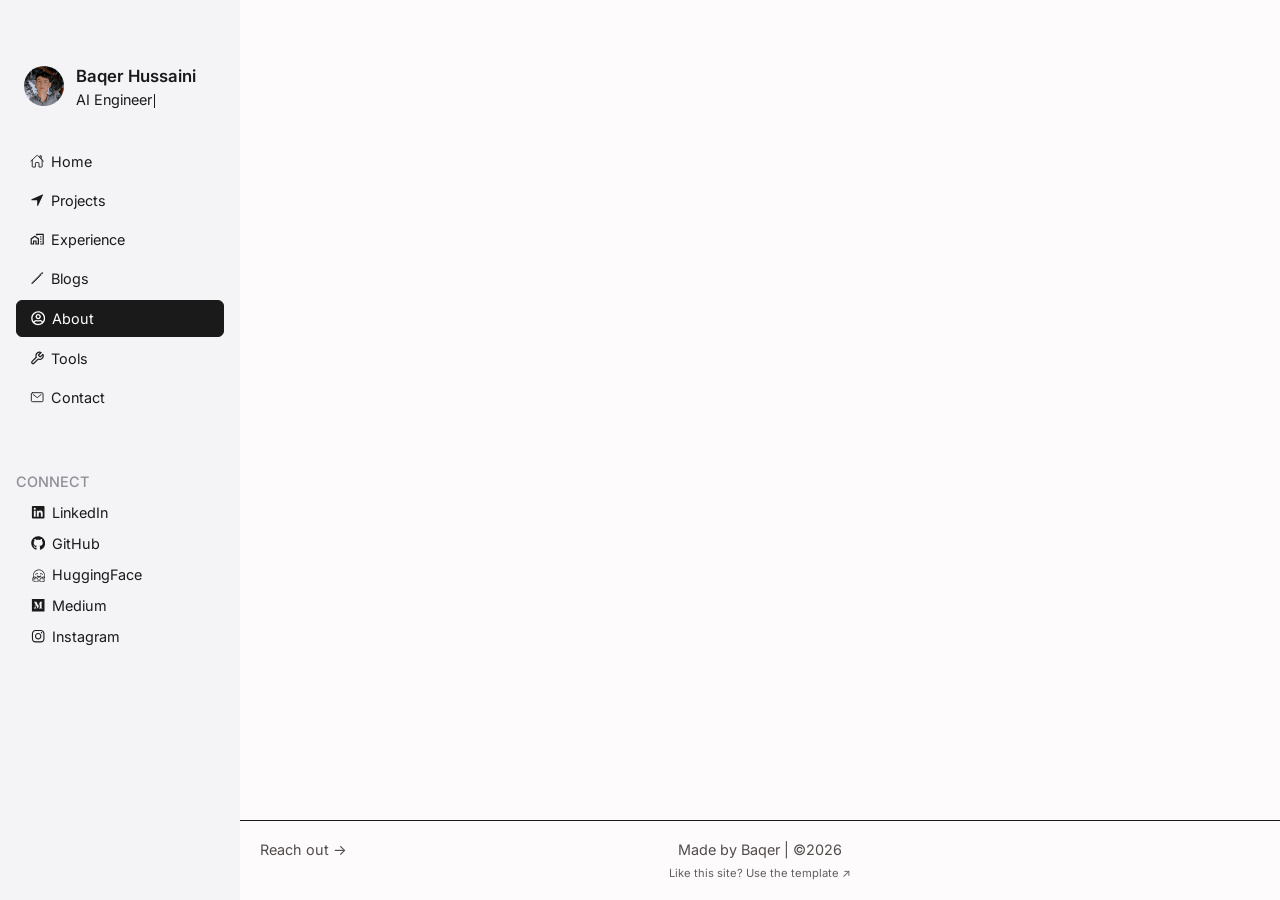
==== about.html @ 27edf338 "feat(menus): create empty html files for menus" ====
<!DOCTYPE html>
<html lang="en">
<head>
    <meta charset="UTF-8">
    <meta name="viewport" content="width=device-width, initial-scale=1.0">
    <meta name="description" content="Baqer Hussaini — AI Engineer building agent tooling and production AI products.">
    <title>Baqer Hussaini</title>
    <link rel="preconnect" href="https://fonts.googleapis.com">
    <link rel="preconnect" href="https://fonts.gstatic.com" crossorigin>
    <link href="https://fonts.googleapis.com/css2?family=Inter:wght@400;500;600;700&display=swap" rel="stylesheet">
    <link rel="stylesheet" href="styles/style.css">
    <link rel="stylesheet" href="styles/home-menu.css">
    <link rel="stylesheet" href="styles/mobile-menu.css">
    <link rel="stylesheet" href="styles/typewriter.css">
    <link rel="icon" type="image/png" href="assets/images/favicon.png">
</head>
<body>
    <div class="container">
        <!-- MOBILE TOP BAR (visible only on small screens) -->
        <header class="mobile-topbar">
            <!-- Profile Name and Picture -->
            <div class="mobile-topbar-profile">
                <img src="assets/images/profile.jpg" alt="Profile Picture" class="avatar avatar-sm">
                <div class="profile-text">
                    <h2>Baqer Hussaini</h2>
                    <p class="role-typewriter">
                        <span class="sr-only">AI Engineer</span>
                        <span class="role-typewriter-text" aria-hidden="true"></span><span class="role-typewriter-cursor" aria-hidden="true"></span>
                    </p>
                </div>
            </div>

            <!-- Sidebar Opening Button -->
            <button type="button" class="menu-toggle" id="menuToggle" aria-label="Open menu" aria-expanded="false" aria-controls="sidebar">
                <svg width="24" height="24" viewBox="0 0 24 24" fill="none" stroke="currentColor" stroke-width="2" stroke-linecap="round">
                    <line x1="3" y1="6" x2="21" y2="6"></line>
                    <line x1="3" y1="12" x2="21" y2="12"></line>
                    <line x1="3" y1="18" x2="21" y2="18"></line>
                </svg>
            </button>
        </header>

        <!-- OVERLAY BACKDROP FOR MOBILE MENU -->
        <div class="sidebar-overlay" id="sidebarOverlay"></div>
        <!-- GLOBAL SIDEBAR -->
        <aside class="sidebar" id="sidebar">
            <!-- Sidebar Closing Button -->
            <button type="button" class="sidebar-close" id="sidebarClose" aria-label="Close menu">
                <svg width="18" height="18" viewBox="0 0 24 24" fill="none" stroke="currentColor" stroke-width="2" stroke-linecap="round">
                    <line x1="5" y1="5" x2="19" y2="19"></line>
                    <line x1="19" y1="5" x2="5" y2="19"></line>
                </svg>
            </button>
            
            <!-- Profile Name and Picture -->
            <div class="profile">
                <img src="assets/images/profile.jpg" alt="Profile Picture" class="avatar">
                <div class="profile-text">
                    <h2>Baqer Hussaini</h2>
                    <p class="role-typewriter">
                        <span class="sr-only">AI Engineer</span>
                        <span class="role-typewriter-text" aria-hidden="true"></span><span class="role-typewriter-cursor" aria-hidden="true"></span>
                    </p>
                </div>
            </div>

            <!-- Navigation Bar -->
            <nav class="nav-menu">
                <a href="index.html" class="nav-item" aria-current="page">
                    <svg stroke="currentColor" fill="currentColor" stroke-width="0" viewBox="0 0 512 512" height="1em" width="1em" xmlns="http://www.w3.org/2000/svg"><path fill="none" stroke-linecap="round" stroke-linejoin="round" stroke-width="32" d="M80 212v236a16 16 0 0 0 16 16h96V328a24 24 0 0 1 24-24h80a24 24 0 0 1 24 24v136h96a16 16 0 0 0 16-16V212"></path><path fill="none" stroke-linecap="round" stroke-linejoin="round" stroke-width="32" d="M480 256 266.89 52c-5-5.28-16.69-5.34-21.78 0L32 256m368-77V64h-48v69"></path></svg>
                    Home
                </a>
                <a href="projects.html" class="nav-item">
                    <svg stroke="currentColor" fill="currentColor" stroke-width="0" viewBox="0 0 512 512" height="1em" width="1em" xmlns="http://www.w3.org/2000/svg"><path d="M272 464a16 16 0 0 1-16-16.42V264.13a8 8 0 0 0-8-8H64.41a16.31 16.31 0 0 1-15.49-10.65 16 16 0 0 1 8.41-19.87l384-176.15a16 16 0 0 1 21.22 21.19l-176 384A16 16 0 0 1 272 464z"></path></svg>
                    Projects
                </a>
                <a href="experience.html" class="nav-item">
                    <svg stroke="currentColor" fill="currentColor" stroke-width="0" viewBox="0 0 24 24" height="1em" width="1em" xmlns="http://www.w3.org/2000/svg"><path fill="none" d="M0 0h24v24H0V0z"></path><path d="M17 7h2v2h-2zM17 11h2v2h-2zM17 15h2v2h-2zM1 11v10h6v-5h2v5h6V11L8 6l-7 5zm12 8h-2v-5H5v5H3v-7l5-3.5 5 3.5v7z"></path><path d="M10 3v1.97l2 1.43V5h9v14h-4v2h6V3z"></path></svg>
                    Experience
                </a>
                <a href="blogs.html" class="nav-item">
                    <svg stroke="currentColor" fill="currentColor" stroke-width="0" viewBox="0 0 512 512" height="1em" width="1em" xmlns="http://www.w3.org/2000/svg"><path fill="none" stroke-linecap="round" stroke-linejoin="round" stroke-width="32" d="M364.13 125.25 87 403l-23 45 44.99-23 277.76-277.13-22.62-22.62zm56.56-56.56-22.62 22.62 22.62 22.63 22.62-22.63a16 16 0 0 0 0-22.62h0a16 16 0 0 0-22.62 0z"></path></svg>
                    Blogs
                </a>
                <a href="about.html" class="nav-item active">
                    <svg stroke="currentColor" fill="currentColor" stroke-width="0" viewBox="0 0 496 512" height="1em" width="1em" xmlns="http://www.w3.org/2000/svg"><path d="M248 104c-53 0-96 43-96 96s43 96 96 96 96-43 96-96-43-96-96-96zm0 144c-26.5 0-48-21.5-48-48s21.5-48 48-48 48 21.5 48 48-21.5 48-48 48zm0-240C111 8 0 119 0 256s111 248 248 248 248-111 248-248S385 8 248 8zm0 448c-49.7 0-95.1-18.3-130.1-48.4 14.9-23 40.4-38.6 69.6-39.5 20.8 6.4 40.6 9.6 60.5 9.6s39.7-3.1 60.5-9.6c29.2 1 54.7 16.5 69.6 39.5-35 30.1-80.4 48.4-130.1 48.4zm162.7-84.1c-24.4-31.4-62.1-51.9-105.1-51.9-10.2 0-26 9.6-57.6 9.6-31.5 0-47.4-9.6-57.6-9.6-42.9 0-80.6 20.5-105.1 51.9C61.9 339.2 48 299.2 48 256c0-110.3 89.7-200 200-200s200 89.7 200 200c0 43.2-13.9 83.2-37.3 115.9z"></path></svg>
                    About
                </a>
                <a href="tools.html" class="nav-item">
                    <svg stroke="currentColor" fill="none" stroke-width="2" viewBox="0 0 24 24" stroke-linecap="round" stroke-linejoin="round" height="1em" width="1em" xmlns="http://www.w3.org/2000/svg"><path d="M14.7 6.3a1 1 0 0 0 0 1.4l1.6 1.6a1 1 0 0 0 1.4 0l3.77-3.77a6 6 0 0 1-7.94 7.94l-6.91 6.91a2.12 2.12 0 0 1-3-3l6.91-6.91a6 6 0 0 1 7.94-7.94l-3.76 3.76z"></path></svg>
                    Tools
                </a>
                <a href="contact.html" class="nav-item">
                    <svg stroke="currentColor" fill="currentColor" stroke-width="0" viewBox="0 0 512 512" height="1em" width="1em" xmlns="http://www.w3.org/2000/svg"><rect width="416" height="320" x="48" y="96" fill="none" stroke-linecap="round" stroke-linejoin="round" stroke-width="32" rx="40" ry="40"></rect><path fill="none" stroke-linecap="round" stroke-linejoin="round" stroke-width="32" d="m112 160 144 112 144-112"></path></svg>
                    Contact
                </a>
            </nav>

            <!-- Social Navigation -->
            <div class="connect-section">
                <p>Connect</p>
                <a href="https://linkedin.com/in/baqerhussaini" target="_blank" rel="noopener noreferrer" class="social-link">
                    <svg stroke="currentColor" fill="currentColor" stroke-width="0" viewBox="0 0 448 512" height="1em" width="1em" xmlns="http://www.w3.org/2000/svg"><path d="M416 32H31.9C14.3 32 0 46.5 0 64.3v383.4C0 465.5 14.3 480 31.9 480H416c17.6 0 32-14.5 32-32.3V64.3c0-17.8-14.4-32.3-32-32.3zM135.4 416H69V202.2h66.5V416zm-33.2-243c-21.3 0-38.5-17.3-38.5-38.5S80.9 96 102.2 96c21.2 0 38.5 17.3 38.5 38.5 0 21.3-17.2 38.5-38.5 38.5zm282.1 243h-66.4V312c0-24.8-.5-56.7-34.5-56.7-34.6 0-39.9 27-39.9 54.9V416h-66.4V202.2h63.7v29.2h.9c8.9-16.8 30.6-34.5 62.9-34.5 67.2 0 79.7 44.3 79.7 101.9V416z"></path></svg>
                    LinkedIn
                </a>
                <a href="https://github.com/BaqerHussaini" target="_blank" rel="noopener noreferrer" class="social-link">
                    <svg stroke="currentColor" fill="currentColor" stroke-width="0" viewBox="0 0 496 512" height="1em" width="1em" xmlns="http://www.w3.org/2000/svg"><path d="M165.9 397.4c0 2-2.3 3.6-5.2 3.6-3.3.3-5.6-1.3-5.6-3.6 0-2 2.3-3.6 5.2-3.6 3-.3 5.6 1.3 5.6 3.6zm-31.1-4.5c-.7 2 1.3 4.3 4.3 4.9 2.6 1 5.6 0 6.2-2s-1.3-4.3-4.3-5.2c-2.6-.7-5.5.3-6.2 2.3zm44.2-1.7c-2.9.7-4.9 2.6-4.6 4.9.3 2 2.9 3.3 5.9 2.6 2.9-.7 4.9-2.6 4.6-4.6-.3-1.9-3-3.2-5.9-2.9zM244.8 8C106.1 8 0 113.3 0 252c0 110.9 69.8 205.8 169.5 239.2 12.8 2.3 17.3-5.6 17.3-12.1 0-6.2-.3-40.4-.3-61.4 0 0-70 15-84.7-29.8 0 0-11.4-29.1-27.8-36.6 0 0-22.9-15.7 1.6-15.4 0 0 24.9 2 38.6 25.8 21.9 38.6 58.6 27.5 72.9 20.9 2.3-16 8.8-27.1 16-33.7-55.9-6.2-112.3-14.3-112.3-110.5 0-27.5 7.6-41.3 23.6-58.9-2.6-6.5-11.1-33.3 2.6-67.9 20.9-6.5 69 27 69 27 20-5.6 41.5-8.5 62.8-8.5s42.8 2.9 62.8 8.5c0 0 48.1-33.6 69-27 13.7 34.7 5.2 61.4 2.6 67.9 16 17.7 25.8 31.5 25.8 58.9 0 96.5-58.9 104.2-114.8 110.5 9.2 7.9 17 22.9 17 46.4 0 33.7-.3 75.4-.3 83.6 0 6.5 4.6 14.4 17.3 12.1C428.2 457.8 496 362.9 496 252 496 113.3 383.5 8 244.8 8zM97.2 352.9c-1.3 1-1 3.3.7 5.2 1.6 1.6 3.9 2.3 5.2 1 1.3-1 1-3.3-.7-5.2-1.6-1.6-3.9-2.3-5.2-1zm-10.8-8.1c-.7 1.3.3 2.9 2.3 3.9 1.6 1 3.6.7 4.3-.7.7-1.3-.3-2.9-2.3-3.9-2-.6-3.6-.3-4.3.7zm32.4 35.6c-1.6 1.3-1 4.3 1.3 6.2 2.3 2.3 5.2 2.6 6.5 1 1.3-1.3.7-4.3-1.3-6.2-2.2-2.3-5.2-2.6-6.5-1zm-11.4-14.7c-1.6 1-1.6 3.6 0 5.9 1.6 2.3 4.3 3.3 5.6 2.3 1.6-1.3 1.6-3.9 0-6.2-1.4-2.3-4-3.3-5.6-2z"></path></svg>
                    GitHub
                </a>
                <a href="https://huggingface.co/BaqerHussaini" target="_blank" rel="noopener noreferrer" class="social-link">
                    <svg stroke="currentColor" fill="currentColor" stroke-width="0" viewBox="0 0 576 512" height="1em" width="1em" xmlns="http://www.w3.org/2000/svg"><path d="M318.8 72.2C448.8 72.2 554.2 178 554.2 308.5C554.2 326.2 552.3 343.5 548.6 360.2C547.2 366.7 545.5 373 543.5 379.3C550 378.7 556.5 379.9 562.2 382.8C574.8 389.3 582.4 404.5 580.4 418.5C579.7 423.4 578 427.9 575.6 432C580.8 436.2 584.6 442.1 586.4 449.1C587.8 454.6 589.3 466.2 581.6 478C587.4 487.2 588.2 498.6 583.8 508.6C577.6 522.7 562.1 533.9 532.1 545.9C499.6 558.9 465 567.8 429.8 567.8C397.8 567.8 373.9 558.9 358.8 541.4C345.8 543.6 332.5 544.8 318.8 544.8C306.1 544.8 293.6 543.8 281.5 541.9C266.4 559.1 242.7 567.8 210.9 567.8C175.8 567.8 140.9 558.8 108.5 545.9C78.5 533.9 63 522.8 56.8 508.6C52.4 498.7 53.2 487.2 59 478C51.3 466.1 52.7 454.6 54.2 449.1C56 442.1 59.9 436.2 65 432C62.5 427.9 60.9 423.4 60.2 418.5C58.7 408.1 62.2 397.8 69.9 389.3C76 382.6 85 379 94.1 379.1C92.2 373 90.5 366.7 89.1 360.4C85.4 343.7 83.4 326.4 83.4 308.6C83.4 178.1 188.8 72.3 318.8 72.3zM149.5 375C136.5 366.8 127.4 371.4 130.5 388.4C133.6 405.4 187.7 446.6 182.5 455.6C177.3 464.4 159 445.5 158.7 445.1C158.7 445.1 100.5 392 87.9 405.8C75.3 419.6 97.5 431.2 129.2 450.5C160.9 469.8 163.4 474.9 158.9 482.2C154.4 489.5 84.4 430.2 77.8 455.4C71.3 480.5 149.2 487.8 144.5 505.2C139.7 522.6 89.6 472.4 79.3 491.9C69 511.5 150.1 534.5 150.7 534.6C176.9 541.4 243.3 555.9 266.6 521.7C283.3 497.1 282.2 478.6 259.2 455.6C236.2 432.6 222.9 398.9 222.9 398.9C222.9 398.7 217.9 379.4 206.6 381.1C195.2 382.9 186.9 412.1 210.7 430C234.5 447.9 206 460 196.8 443.3C187.6 426.5 162.6 383.4 149.7 375.1zM510.1 388.4C513.2 371.4 504 366.8 491.1 375C478.1 383.3 453.2 426.4 444 443.2C434.8 460 406.3 447.8 430.1 429.9C453.9 412 445.5 382.8 434.2 381C422.9 379.2 417.9 398.8 417.9 398.8C417.8 399 404.5 432.5 381.6 455.5C358.7 478.5 357.5 497 374.2 521.6C397.4 555.8 463.9 541.3 490.1 534.5C491.6 534.1 571.7 511.2 561.5 491.8C551.2 472.3 501.1 522.4 496.2 505.1C491.4 487.8 569.4 480.5 562.9 455.3C556.3 430.2 486.3 489.4 481.8 482.1C477.3 474.8 479.8 469.7 511.5 450.4C543.2 431.1 565.5 419.5 552.8 405.7C540.1 391.9 482 445 482 445C481.6 445.4 463.4 464.3 458.2 455.5C452.9 446.6 507.1 405.4 510.2 388.3zM318.8 96.6C202.2 96.6 107.7 191.5 107.7 308.5C107.7 325.6 109.7 342.3 113.5 358.2C113.5 358.1 113.6 358.1 113.7 358C119.8 350.6 128.6 346.6 138.4 346.6C156.1 346.6 169.5 358.5 179.9 371.5C186.7 362.1 197 356.5 207.8 356.5C228.5 356.5 241 374.6 245.7 390.8C248 396.3 259.3 421.3 276.1 438.2C301.8 464 308.3 490.6 295.5 519.1C311.5 520.9 328.3 520.8 344.7 518.8C332.2 490.4 338.7 463.9 364.3 438.2C381.2 421.3 392.4 396.3 394.8 390.8C399.5 374.6 412 356.5 432.7 356.5C443.6 356.5 453.9 362.1 460.6 371.5C471 358.5 484.4 346.6 502.1 346.6C510.8 346.6 518.7 349.7 524.6 355.5C529.6 333.5 531 309.7 528.7 286.8C517.9 179.9 428 96.5 318.7 96.5zM320.3 330.8C363.9 330.8 399.3 288.8 399.3 316.3C399.3 343.7 380.1 397.2 320.5 397.2C301.3 397.2 286.3 391.7 274.7 383.3C251.5 363.9 241.3 335.1 241.3 316.4C241.3 289 276.7 330.9 320.3 330.9zM307 355.8C298.8 358.2 291.5 362.6 285.5 368.4C307.5 381.2 335.9 381.3 357.2 367.1C351.7 362.2 345.2 358.4 338.1 356.1C333 354.5 327.7 371.9 322.1 371.9C316.9 371.9 311.8 354.3 307 355.7zM179.1 279.5C168.2 279.5 159.3 270.6 159.3 259.7C159.3 248.8 168.2 239.9 179.1 239.9C190 239.9 198.9 248.8 198.9 259.7C198.9 270.6 190 279.5 179.1 279.5zM461.5 279.5C450.6 279.5 441.7 270.6 441.7 259.7C441.7 248.8 450.6 239.9 461.5 239.9C472.4 239.9 481.3 248.8 481.3 259.7C481.3 270.6 472.4 279.5 461.5 279.5zM217.5 224.1C225.4 209.2 243.8 203.6 258.6 211.5C273.4 219.4 279 237.9 271.2 252.7C267.5 259.7 255.7 248.3 248.8 250.8C241.1 253.5 238 269.5 230.2 265.4C215.4 257.5 209.8 239 217.6 224.2zM381.9 211.5C396.7 203.6 415.1 209.2 423 224.1C430.9 239 425.2 257.4 410.4 265.3C402.6 269.5 399.5 253.5 391.7 250.7C384.8 248.3 373 259.7 369.3 252.6C361.4 237.7 367.1 219.3 381.9 211.4z"/></svg>
                    HuggingFace
                </a>
                <a href="https://medium.com/@baqer.hussaini" target="_blank" rel="noopener noreferrer" class="social-link">
                    <svg stroke="currentColor" fill="currentColor" stroke-width="0" viewBox="0 0 448 512" height="1em" width="1em" xmlns="http://www.w3.org/2000/svg"><path d="M0 32v448h448V32H0zm372.2 106.1l-24 23c-2.1 1.6-3.1 4.2-2.7 6.7v169.3c-.4 2.6.6 5.2 2.7 6.7l23.5 23v5.1h-118V367l24.3-23.6c2.4-2.4 2.4-3.1 2.4-6.7V199.8l-67.6 171.6h-9.1L125 199.8v115c-.7 4.8 1 9.7 4.4 13.2l31.6 38.3v5.1H71.2v-5.1l31.6-38.3c3.4-3.5 4.9-8.4 4.1-13.2v-133c.4-3.7-1-7.3-3.8-9.8L75 138.1V133h87.3l67.4 148L289 133.1h83.2v5z"></path></svg>
                    Medium
                </a>
                <a href="https://instagram.com/baqer.dev" target="_blank" rel="noopener noreferrer" class="social-link">
                    <svg stroke="currentColor" fill="currentColor" stroke-width="0" viewBox="0 0 448 512" height="1em" width="1em" xmlns="http://www.w3.org/2000/svg"><path d="M224.1 141c-63.6 0-114.9 51.3-114.9 114.9s51.3 114.9 114.9 114.9S339 319.5 339 255.9 287.7 141 224.1 141zm0 189.6c-41.1 0-74.7-33.5-74.7-74.7s33.5-74.7 74.7-74.7 74.7 33.5 74.7 74.7-33.6 74.7-74.7 74.7zm146.4-194.3c0 14.9-12 26.8-26.8 26.8-14.9 0-26.8-12-26.8-26.8s12-26.8 26.8-26.8 26.8 12 26.8 26.8zm76.1 27.2c-1.7-35.9-9.9-67.7-36.2-93.9-26.2-26.2-58-34.4-93.9-36.2-37-2.1-147.9-2.1-184.9 0-35.8 1.7-67.6 9.9-93.9 36.1s-34.4 58-36.2 93.9c-2.1 37-2.1 147.9 0 184.9 1.7 35.9 9.9 67.7 36.2 93.9s58 34.4 93.9 36.2c37 2.1 147.9 2.1 184.9 0 35.9-1.7 67.7-9.9 93.9-36.2 26.2-26.2 34.4-58 36.2-93.9 2.1-37 2.1-147.8 0-184.8zM398.8 388c-7.8 19.6-22.9 34.7-42.6 42.6-29.5 11.7-99.5 9-132.1 9s-102.7 2.6-132.1-9c-19.6-7.8-34.7-22.9-42.6-42.6-11.7-29.5-9-99.5-9-132.1s-2.6-102.7 9-132.1c7.8-19.6 22.9-34.7 42.6-42.6 29.5-11.7 99.5-9 132.1-9s102.7-2.6 132.1 9c19.6 7.8 34.7 22.9 42.6 42.6 11.7 29.5 9 99.5 9 132.1s2.7 102.7-9 132.1z"></path></svg>
                    Instagram
                </a>
            </div>
        </aside>

        <!-- MAIN CONTENT AREA -->
        <main class="main-menu">
            <!-- Content-->
            <div class="main-content">
            </div>

            <!-- Footer-->
            <footer class="main-footer">
                <div class="main-footer-info">
                    <a href="contact.html" class="reach-out">Reach out →</a>
                    <p class="made-by">Made by Baqer | ©2026</p>
                    <span class="foright-spacer"></span>
                </div>
                <a href="https://github.com/BaqerHussaini/personal-portfolio" target="_blank" rel="noopener noreferrer" class="template">Like this site? Use the template ↗</a>
            </footer>
        </main>
    </div>

    <script src="scripts/mobile-menu.js" defer></script>
    <script src="scripts/typewriter.js" defer></script>
</body>
</html>
---- styles/style.css ----
/* GLOBAL SETTINGS */
*{
    padding: 0px;
    margin: 0px;
    box-sizing: border-box;
    font-family: 'Inter', sans-serif;
}

html, body {
    height: 100%;
}

body {
    background-color: #fdfbfb;
    color: #1a1a1a;
    min-height: 100vh;
}

.container{
    padding: 0px;
    margin: 0px;
    display: flex;
    width: 100%;
    min-height: 100vh;
}


/* GLOBAL SIDEBAR */
.sidebar{
    width: 240px;
    padding: 50px 16px;
    background-color: #efeff4a3;
    display: flex;
    flex-direction: column;
    height: 100vh;
    overflow: auto;
    flex-shrink: 0;
    position: sticky;
    top: 0;
}

/* Profile Name and Picture */
.profile{
    margin-top: 16px;
    padding: 0px 8px;
    display: flex;
}

.avatar {
    width: 40px;
    height: 40px;
    border-radius: 50%;
    background-color: #e0e0e0;
    object-fit: cover;
}

.profile-text {
    margin-left: 12px;
}

.profile-text h2 {
    font-size: 1.05rem;
    line-height: 1.25rem;
    font-weight: 600;
}

.profile-text p {
    font-size: 0.90rem;
    line-height: 1.25rem;
    margin-top: 4px;
}

/* Navigation Bar */
.nav-menu{
    margin-top: 16px;
    padding: 18px 0px;
    display: flex;
    flex-direction: column;
    gap: 4px;
}

.nav-item{
    text-decoration: none;
    color: #1a1a1a;
    padding: 9px 14px;
    border-radius: 6px;
    font-size: 0.90rem;
    font-weight: 400;
    gap: 7px;
    display: flex;
    align-items: center;
}

.nav-item.active{
    background-color: #1a1a1a;
    color: #ffffff;
    border-color: #1a1a1a;
    border-style: solid;
    border-width: 1px;
}

.nav-item:hover {
    background-color: #cacac754;
    color: #1a1a1a;
}

.nav-item:focus-visible,
.social-link:focus-visible,
.reach-out:focus-visible,
.template:focus-visible {
    outline: 2px solid #1a1a1a;
    outline-offset: 2px;
}

/* Social Navigation */
.connect-section {
    margin-top: 20px;
    padding: 20px 0px;
    display: flex;
    flex-direction: column;
    gap: 14px;
}

.connect-section p {
    font-size: 0.90rem;
    text-transform: uppercase;
    color: #8f8f98;
    font-weight: 500;
}

.social-link {
    padding-left: 15px;
    text-decoration: none;
    color: #1a1a1a;
    font-size: 0.90rem;
    gap: 7px;
    display: flex;
    align-items: center;
}

.social-link:hover {
    text-decoration: underline;
}


/* MAIN CONTENT AREA */
.main-menu {
    flex: 1;
    min-width: 0;
    overflow-y: auto;
    display: flex;
    flex-direction: column;
    align-items: center;
}

/* Content */
.main-content {
    margin: 127px 155px;
    max-width: 800px;
}


/* Footer */
.main-footer {
    padding: 20px;
    border-top-style: solid;
    border-top-width: 1px;
    border-top-color: #1a1a1a;
    display: flex;
    flex-direction: column;
    align-items: center;
    margin-top: auto;
    width: 100%;
}

.main-footer-info {
    display: flex;
    flex-direction: row;
    font-size: 0.90rem;
    color: #524b4b;
    justify-content: space-between;
    width: 100%;
}

.reach-out , .foright-spacer{
    width: 110px;
    display: block;
}

.reach-out {
    text-decoration: none;
    color: #524b4b;
}

.reach-out:hover {
    text-decoration: underline;
}

.made-by{
    text-align: center;
    flex: 1;
}

.template {
    margin-top: 8px;
    font-size: 0.70rem;
    text-decoration: none;
    color: #606063;
}

.template:hover {
    text-decoration: underline;
}


/* RESPONSIVE BREAKPOINTS */
@media (max-width: 900px) {
    .main-content {
        margin: 80px 60px;
    }
}

@media (max-width: 675px) {
    .main-content {
        margin: 48px 24px;
    }

    .main-footer-info {
        display: flex;
        font-size: 0.70rem;
        flex-direction: row;
        text-align: center;
        justify-content: space-between; 
        width: 100%;
    }

    .reach-out, .foright-spacer {
        display: inline-flex;
    }
}

@media (max-width: 420px) {
    .main-content {
        margin: 32px 16px;
    }
}

@media (prefers-reduced-motion: reduce) {
    * {
        animation-duration: 0.001ms !important;
        animation-iteration-count: 1 !important;
        transition-duration: 0.001ms !important;
    }
}
---- styles/home-menu.css ----
/* Content */
.main-content h1 {
    font-size: 2rem;
    line-height: 1.3;
    margin-bottom: 24px;
}

.main-content p {
    line-height: 1.6;
    margin-bottom: 16px;
    color: #333333;
}

.main-content a {
    color: #1a1a1a;
}


/* RESPONSIVE BREAKPOINTS */
@media (max-width: 900px) {
}

@media (max-width: 720px) {
}

@media (max-width: 420px) {
    .main-content h1 {
        font-size: 1.6rem;
    }
}
---- styles/mobile-menu.css ----
/* ================= MOBILE TOP BAR + HAMBURGER MENU =================
   Hidden by default (desktop). Activated at the same breakpoint the
   site already uses for stacking (720px). Loaded after style.css and
   home-menu.css so these rules win the cascade at equal specificity. */

.mobile-topbar,
.menu-toggle,
.sidebar-close,
.sidebar-overlay {
    display: none;
}

.sidebar-close {
    position: absolute;
    top: 14px;
    right: 14px;
    background: none;
    border: none;
    cursor: pointer;
    color: #1a1a1a;
    padding: 6px;
    border-radius: 50%;
}

.sidebar-close:hover {
    background-color: #cacac754;
}

@media (max-width: 675px) {

    /* The topbar and overlay are now inside .container (display:flex, row).
       Since the sidebar is position:fixed here and drops out of flow, without
       this the topbar would sit beside .main-menu instead of above it. */
    .container {
        flex-direction: column;
    }

    /* ---- Top bar shown in place of the full sidebar ---- */
    .mobile-topbar {
        display: flex;
        width: 100%;
        align-items: center;
        justify-content: space-between;
        padding: 12px 16px;
        background-color: #f2f2f7;
        box-shadow: 0px 3px 10px #5e5e6c54;
        position: sticky;
        top: 0;
        z-index: 900;
    }

    .mobile-topbar-profile {
        display: flex;
        align-items: center;
        gap: 2px;
        padding-left: 8px;
    }

    .avatar-sm {
        width: 40px;
        height: 40px;
    }

    .mobile-topbar .profile-text h2 {
        font-size: 0.95rem;
        line-height: 1.2rem;
    }

    .mobile-topbar .profile-text p {
        font-size: 0.8rem;
        line-height: 1.1rem;
        margin-top: 2px;
        color: #6b6b70;
    }

    .menu-toggle {
        display: inline-flex;
        align-items: center;
        justify-content: center;
        background: none;
        border: none;
        cursor: pointer;
        color: #1a1a1a;
        padding: 8px;
        border-radius: 6px;
    }

    .menu-toggle:hover {
        background-color: #cacac754;
    }

    /* ---- Sidebar becomes an off-canvas drawer ---- */
    .sidebar {
        position: fixed !important;
        top: 0 !important;
        left: 0 !important;
        height: 100vh !important;
        width: 82% !important;
        max-width: 255px;
        background-color: #efeff4 !important;
        transform: translateX(-100%);
        transition: transform 0.28s ease;
        z-index: 1000;
        padding-top: 56px;
    }

    .sidebar.open {
        transform: translateX(0);
    }

    .sidebar-close {
        display: inline-flex;
    }

    /* Hide the sidebar's own profile block since the top bar shows it,
       unless the drawer is open, where it re-appears for a clean header */
    .sidebar .profile {
        margin-top: 0;
    }

    /* ---- Dimmed backdrop behind the open drawer ---- */
    .sidebar-overlay {
        display: block;
        position: fixed;
        inset: 0;
        background-color: rgba(0, 0, 0, 0.45);
        opacity: 0;
        pointer-events: none;
        transition: opacity 0.25s ease;
        z-index: 999;
    }

    .sidebar-overlay.visible {
        opacity: 1;
        pointer-events: auto;
    }

    /* Prevent background scroll while the drawer is open */
    body.menu-open {
        overflow: hidden;
    }
}

/* ---- Icons next to nav items and social links (all breakpoints) ---- */
.nav-icon {
    flex-shrink: 0;
    margin-right: 10px;
}

.social-link .nav-icon {
    margin-right: 10px;
}
---- styles/typewriter.css ----
/* ================= TYPEWRITER ROLE TEXT ================= */

.role-typewriter {
    white-space: nowrap;
}

.role-typewriter-text {
    display: inline;
}

.role-typewriter-cursor {
    display: inline-block;
    width: 1px;
    height: 1em;
    margin-left: 2px;
    background-color: currentColor;
    vertical-align: text-bottom;
    animation: role-cursor-blink 0.9s steps(1) infinite;
}

@keyframes role-cursor-blink {
    0%, 50% { opacity: 1; }
    50.01%, 100% { opacity: 0; }
}

@media (prefers-reduced-motion: reduce) {
    .role-typewriter-cursor {
        animation: none;
        opacity: 1;
    }
}

/* Visually hidden but still readable by screen readers — used so assistive
   tech announces a stable title instead of the animated, changing text. */
.sr-only {
    position: absolute;
    width: 1px;
    height: 1px;
    padding: 0;
    margin: -1px;
    overflow: hidden;
    clip: rect(0, 0, 0, 0);
    white-space: nowrap;
    border: 0;
}
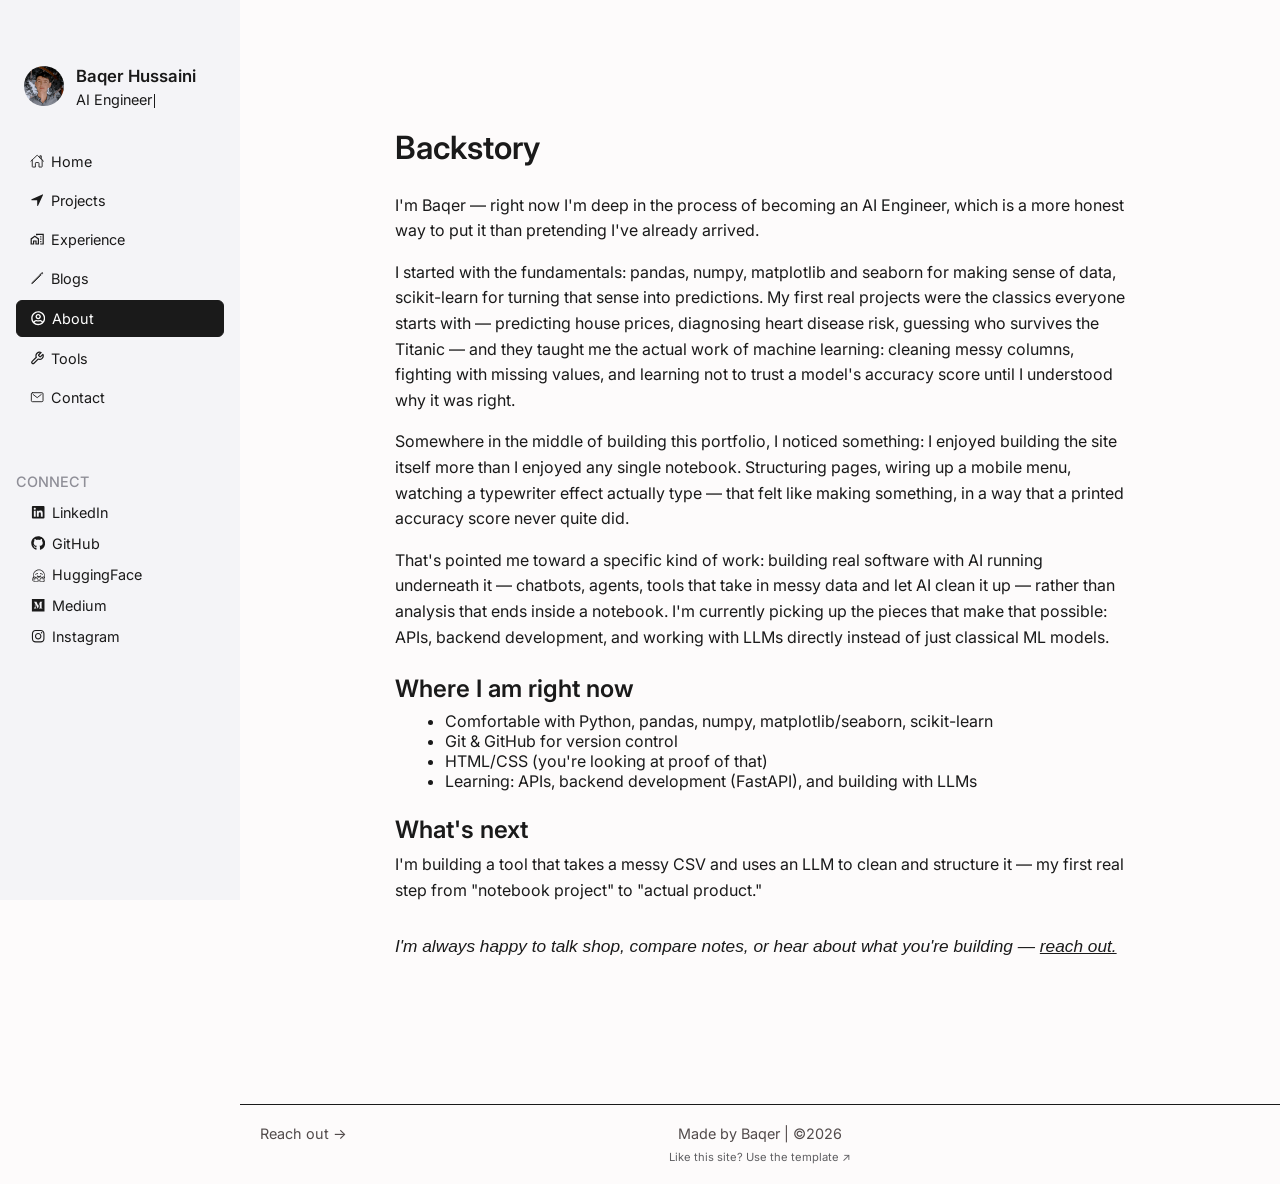
==== commit d72fd2f7: "feat(about-menu): develp about menu" ====
--- a/about.html
+++ b/about.html
@@ -9,8 +9,8 @@
     <link rel="preconnect" href="https://fonts.gstatic.com" crossorigin>
     <link href="https://fonts.googleapis.com/css2?family=Inter:wght@400;500;600;700&display=swap" rel="stylesheet">
     <link rel="stylesheet" href="styles/style.css">
-    <link rel="stylesheet" href="styles/home-menu.css">
     <link rel="stylesheet" href="styles/mobile-menu.css">
+    <link rel="stylesheet" href="styles/about.css">
     <link rel="stylesheet" href="styles/typewriter.css">
     <link rel="icon" type="image/png" href="assets/images/favicon.png">
 </head>
@@ -126,6 +126,28 @@
         <main class="main-menu">
             <!-- Content-->
             <div class="main-content">
+                <h1>Backstory</h1>
+
+                <p>I'm Baqer — right now I'm deep in the process of becoming an AI Engineer, which is a more honest way to put it than pretending I've already arrived.</p>
+
+                <p>I started with the fundamentals: pandas, numpy, matplotlib and seaborn for making sense of data, scikit-learn for turning that sense into predictions. My first real projects were the classics everyone starts with — predicting house prices, diagnosing heart disease risk, guessing who survives the Titanic — and they taught me the actual work of machine learning: cleaning messy columns, fighting with missing values, and learning not to trust a model's accuracy score until I understood why it was right.</p>
+
+                <p>Somewhere in the middle of building this portfolio, I noticed something: I enjoyed building the site itself more than I enjoyed any single notebook. Structuring pages, wiring up a mobile menu, watching a typewriter effect actually type — that felt like making something, in a way that a printed accuracy score never quite did.</p>
+
+                <p>That's pointed me toward a specific kind of work: building real software with AI running underneath it — chatbots, agents, tools that take in messy data and let AI clean it up — rather than analysis that ends inside a notebook. I'm currently picking up the pieces that make that possible: APIs, backend development, and working with LLMs directly instead of just classical ML models.</p>
+
+                <h2>Where I am right now</h2>
+                <ul>
+                    <li>Comfortable with Python, pandas, numpy, matplotlib/seaborn, scikit-learn</li>
+                    <li>Git & GitHub for version control</li>
+                    <li>HTML/CSS (you're looking at proof of that)</li>
+                    <li>Learning: APIs, backend development (FastAPI), and building with LLMs</li>
+                </ul>
+
+                <h2>What's next</h2>
+                <p>I'm building a tool that takes a messy CSV and uses an LLM to clean and structure it — my first real step from "notebook project" to "actual product."</p>
+
+                <p class="end-sentence">I'm always happy to talk shop, compare notes, or hear about what you're building — <a href="contact.html">reach out.</a></p>
             </div>
 
             <!-- Footer-->
--- a/styles/style.css
+++ b/styles/style.css
@@ -150,7 +150,6 @@
     overflow-y: auto;
     display: flex;
     flex-direction: column;
-    align-items: center;
 }
 
 /* Content */
--- a/styles/about.css
+++ b/styles/about.css
@@ -0,0 +1,52 @@
+/* ================= ABOUT PAGE ================= */
+.main-content h1 {
+    font-size: 2rem;
+    line-height: 1.3;
+    font-weight: 600;
+    margin-bottom: 24px;
+}
+
+.main-content h2 {
+    margin: 24px 0px 8px 0px;
+    font-weight: 600;
+}
+
+.main-content p {
+    line-height: 1.6;
+    margin-bottom: 16px;
+}
+
+.main-content ul {
+    padding-left:50px;
+}
+
+.end-sentence, .end-sentence a {
+    font-size: 1.08rem;
+    font-style: italic;
+    color: inherit;
+    margin-top: 30px;
+}
+
+
+/* RESPONSIVE BREAKPOINTS */
+@media (max-width: 675px) {
+    .main-content h1 {
+        font-size: 1.5rem;
+        line-height: 1.25;
+        font-weight: 600;
+    }
+
+    .main-content h2 {
+        font-size: inherit;
+        font-weight: 600;
+
+    }
+
+    .main-content p {
+        font-size: 0.875rem;
+    }
+
+    .end-sentence a {
+        font-size: inherit;
+    }
+}
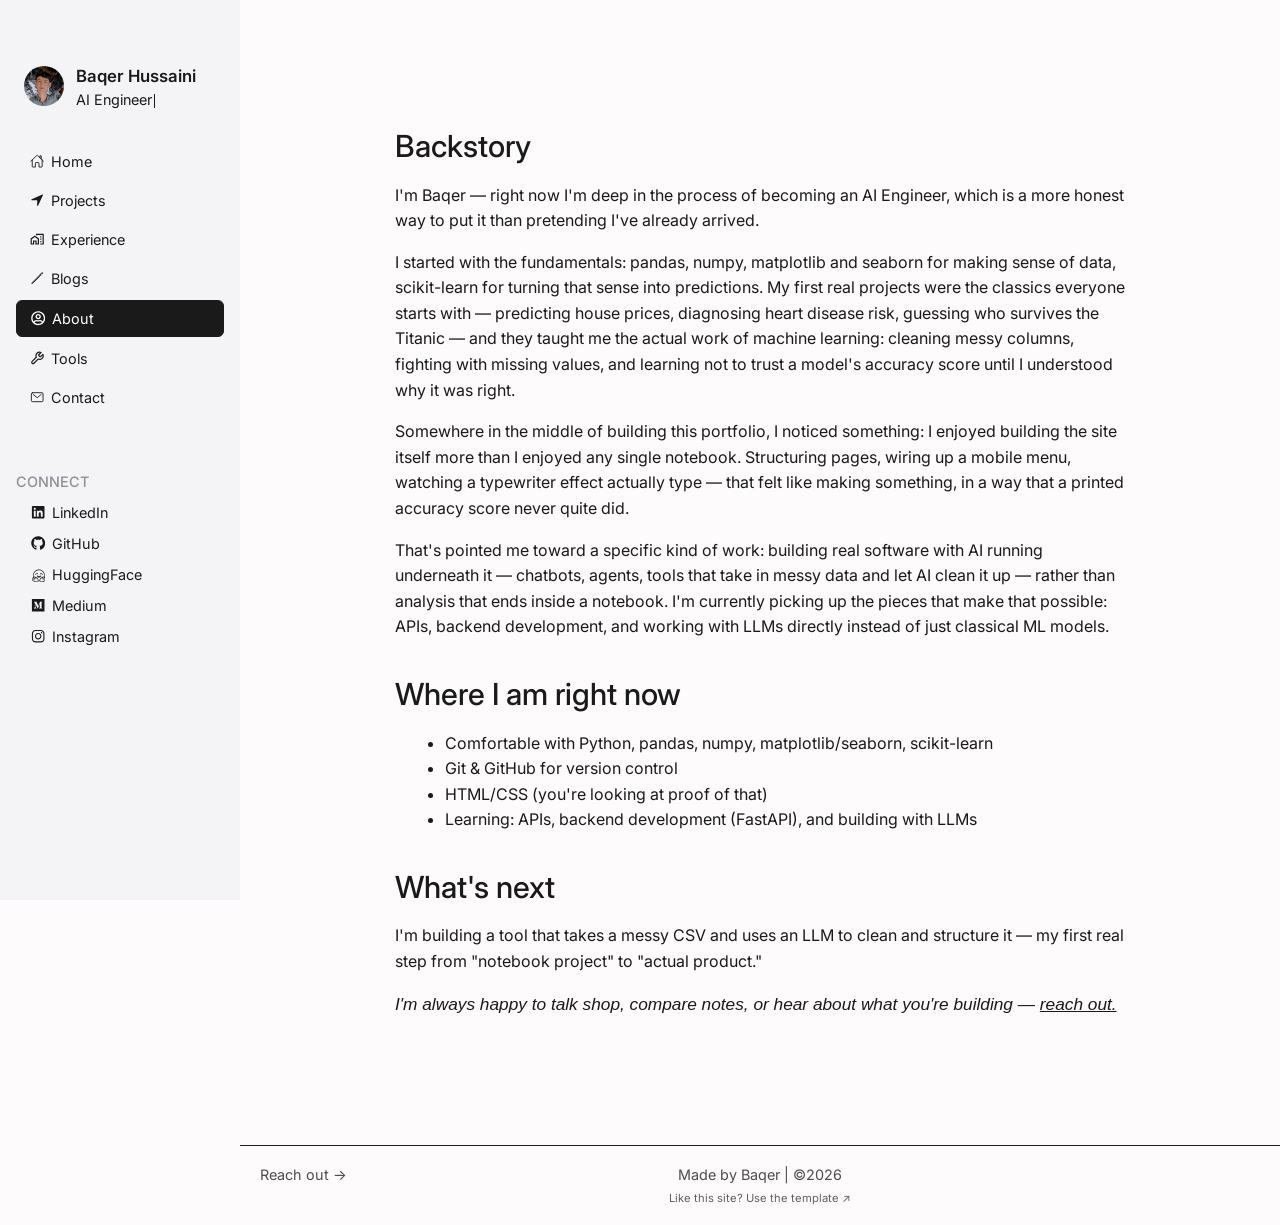
==== commit 8f6c9727: "feat(about-menu): normalize the size and space of text" ====
--- a/about.html
+++ b/about.html
@@ -126,26 +126,33 @@
         <main class="main-menu">
             <!-- Content-->
             <div class="main-content">
-                <h1>Backstory</h1>
+                <div class="backstory">
+                    <h1>Backstory</h1>
 
-                <p>I'm Baqer — right now I'm deep in the process of becoming an AI Engineer, which is a more honest way to put it than pretending I've already arrived.</p>
+                    <p>I'm Baqer — right now I'm deep in the process of becoming an AI Engineer, which is a more honest way to put it than pretending I've already arrived.</p>
 
-                <p>I started with the fundamentals: pandas, numpy, matplotlib and seaborn for making sense of data, scikit-learn for turning that sense into predictions. My first real projects were the classics everyone starts with — predicting house prices, diagnosing heart disease risk, guessing who survives the Titanic — and they taught me the actual work of machine learning: cleaning messy columns, fighting with missing values, and learning not to trust a model's accuracy score until I understood why it was right.</p>
+                    <p>I started with the fundamentals: pandas, numpy, matplotlib and seaborn for making sense of data, scikit-learn for turning that sense into predictions. My first real projects were the classics everyone starts with — predicting house prices, diagnosing heart disease risk, guessing who survives the Titanic — and they taught me the actual work of machine learning: cleaning messy columns, fighting with missing values, and learning not to trust a model's accuracy score until I understood why it was right.</p>
 
-                <p>Somewhere in the middle of building this portfolio, I noticed something: I enjoyed building the site itself more than I enjoyed any single notebook. Structuring pages, wiring up a mobile menu, watching a typewriter effect actually type — that felt like making something, in a way that a printed accuracy score never quite did.</p>
+                    <p>Somewhere in the middle of building this portfolio, I noticed something: I enjoyed building the site itself more than I enjoyed any single notebook. Structuring pages, wiring up a mobile menu, watching a typewriter effect actually type — that felt like making something, in a way that a printed accuracy score never quite did.</p>
 
-                <p>That's pointed me toward a specific kind of work: building real software with AI running underneath it — chatbots, agents, tools that take in messy data and let AI clean it up — rather than analysis that ends inside a notebook. I'm currently picking up the pieces that make that possible: APIs, backend development, and working with LLMs directly instead of just classical ML models.</p>
-
-                <h2>Where I am right now</h2>
-                <ul>
-                    <li>Comfortable with Python, pandas, numpy, matplotlib/seaborn, scikit-learn</li>
-                    <li>Git & GitHub for version control</li>
-                    <li>HTML/CSS (you're looking at proof of that)</li>
-                    <li>Learning: APIs, backend development (FastAPI), and building with LLMs</li>
-                </ul>
-
-                <h2>What's next</h2>
-                <p>I'm building a tool that takes a messy CSV and uses an LLM to clean and structure it — my first real step from "notebook project" to "actual product."</p>
+                    <p>That's pointed me toward a specific kind of work: building real software with AI running underneath it — chatbots, agents, tools that take in messy data and let AI clean it up — rather than analysis that ends inside a notebook. I'm currently picking up the pieces that make that possible: APIs, backend development, and working with LLMs directly instead of just classical ML models.</p>
+                </div>
+                
+                <div class="now">
+                    <h1>Where I am right now</h1>
+                    <ul>
+                        <li>Comfortable with Python, pandas, numpy, matplotlib/seaborn, scikit-learn</li>
+                        <li>Git & GitHub for version control</li>
+                        <li>HTML/CSS (you're looking at proof of that)</li>
+                        <li>Learning: APIs, backend development (FastAPI), and building with LLMs</li>
+                    </ul>
+                </div>
+                
+                <div class="next">
+                    <h1>What's next</h1>
+                    <p>I'm building a tool that takes a messy CSV and uses an LLM to clean and structure it — my first real step from "notebook project" to "actual product."</p>
+                </div>
+                
 
                 <p class="end-sentence">I'm always happy to talk shop, compare notes, or hear about what you're building — <a href="contact.html">reach out.</a></p>
             </div>
--- a/styles/about.css
+++ b/styles/about.css
@@ -1,30 +1,34 @@
 /* ================= ABOUT PAGE ================= */
 .main-content h1 {
-    font-size: 2rem;
+    font-size: 1.9rem;
     line-height: 1.3;
-    font-weight: 600;
-    margin-bottom: 24px;
+    font-weight: 500;
+    margin-bottom: 6px;
 }
 
-.main-content h2 {
-    margin: 24px 0px 8px 0px;
-    font-weight: 600;
+.main-content p{
+    line-height: 1.6;
+    margin-top: 16px;
 }
 
-.main-content p {
-    line-height: 1.6;
-    margin-bottom: 16px;
+.now ul {
+    padding-left: 50px;
+    margin-top: 16px;
 }
 
-.main-content ul {
-    padding-left:50px;
+.now li {
+    line-height: 1.6;
+    font-size: inherit;
 }
 
 .end-sentence, .end-sentence a {
     font-size: 1.08rem;
     font-style: italic;
     color: inherit;
-    margin-top: 30px;
+}
+
+.now, .next {
+    margin-top: 35px;
 }
 
 
@@ -33,20 +37,29 @@
     .main-content h1 {
         font-size: 1.5rem;
         line-height: 1.25;
-        font-weight: 600;
-    }
-
-    .main-content h2 {
-        font-size: inherit;
-        font-weight: 600;
-
+        font-weight: 500;
+        margin-bottom: 6px;
     }
 
     .main-content p {
+        font-size: 0.875rem;
+        margin-top: 10px;
+    }
+
+    .now ul {
+        margin-left: 25px;
+        margin-top: 10px;
+    }
+
+    .now li {
         font-size: 0.875rem;
     }
 
     .end-sentence a {
         font-size: inherit;
     }
+
+    .now, .next {
+        margin-top: 25px;
+    }
 }
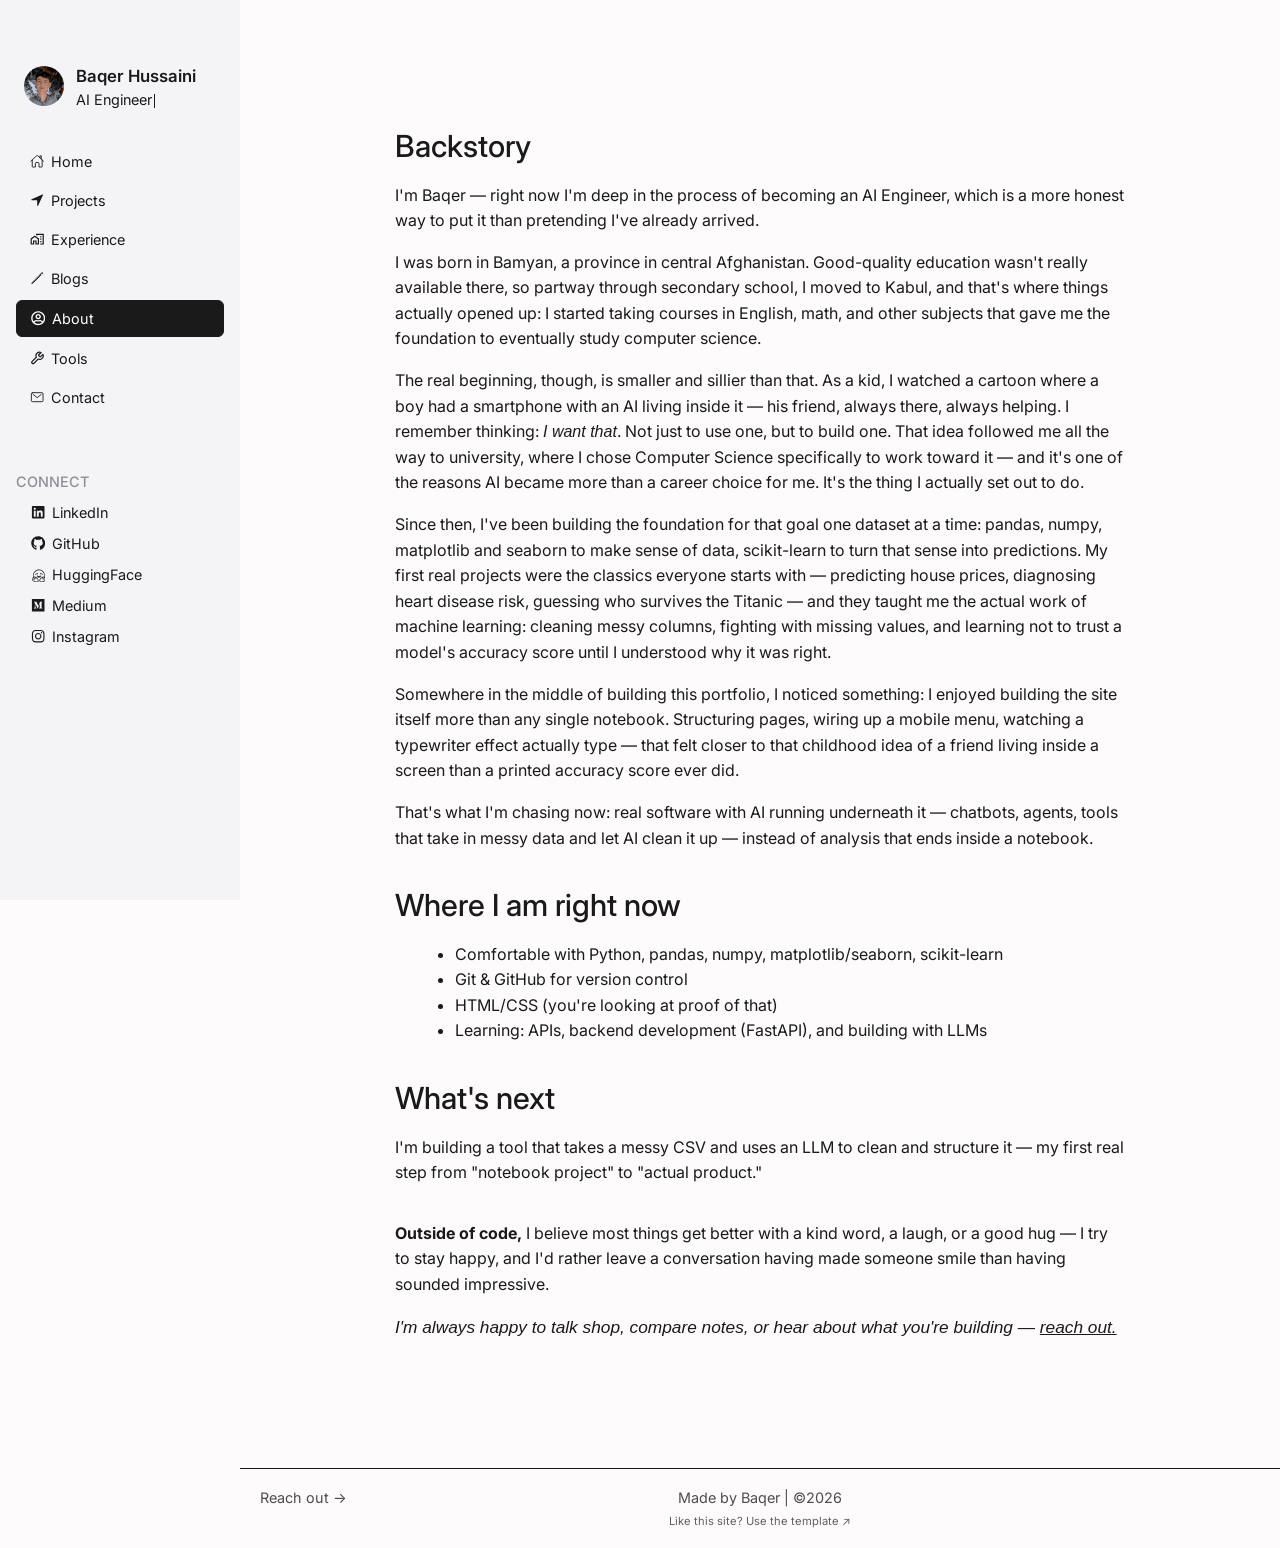
==== commit 7deff131: "feat(about-menu): update info" ====
--- a/about.html
+++ b/about.html
@@ -131,11 +131,16 @@
 
                     <p>I'm Baqer — right now I'm deep in the process of becoming an AI Engineer, which is a more honest way to put it than pretending I've already arrived.</p>
 
-                    <p>I started with the fundamentals: pandas, numpy, matplotlib and seaborn for making sense of data, scikit-learn for turning that sense into predictions. My first real projects were the classics everyone starts with — predicting house prices, diagnosing heart disease risk, guessing who survives the Titanic — and they taught me the actual work of machine learning: cleaning messy columns, fighting with missing values, and learning not to trust a model's accuracy score until I understood why it was right.</p>
+                    <p>I was born in Bamyan, a province in central Afghanistan. Good-quality education wasn't really available there, so partway through secondary school, I moved to Kabul, and that's where things actually opened up: I started taking courses in English, math, and other subjects that gave me the foundation to eventually study computer science.</p>
 
-                    <p>Somewhere in the middle of building this portfolio, I noticed something: I enjoyed building the site itself more than I enjoyed any single notebook. Structuring pages, wiring up a mobile menu, watching a typewriter effect actually type — that felt like making something, in a way that a printed accuracy score never quite did.</p>
+                    <p>The real beginning, though, is smaller and sillier than that. As a kid, I watched a cartoon where a boy had a smartphone with an AI living inside it — his friend, always there, always helping. I remember thinking: <span style="font-style: italic;">I want that</span>. Not just to use one, but to build one. That idea followed me all the way to university, where I chose Computer Science specifically to work toward it — and it's one of the reasons AI became more than a career choice for me. It's the thing I actually set out to do.</p>
 
-                    <p>That's pointed me toward a specific kind of work: building real software with AI running underneath it — chatbots, agents, tools that take in messy data and let AI clean it up — rather than analysis that ends inside a notebook. I'm currently picking up the pieces that make that possible: APIs, backend development, and working with LLMs directly instead of just classical ML models.</p>
+                    <p>Since then, I've been building the foundation for that goal one dataset at a time: pandas, numpy, matplotlib and seaborn to make sense of data, scikit-learn to turn that sense into predictions. My first real projects were the classics everyone starts with — predicting house prices, diagnosing heart disease risk, guessing who survives the Titanic — and they taught me the actual work of machine learning: cleaning messy columns, fighting with missing values, and learning not to trust a model's accuracy score until I understood why it was right.</p>
+
+                    <p>Somewhere in the middle of building this portfolio, I noticed something: I enjoyed building the site itself more than any single notebook. Structuring pages, wiring up a mobile menu, watching a typewriter effect actually type — that felt closer to that childhood idea of a friend living inside a screen than a printed accuracy score ever did.</p>
+
+                    <p>That's what I'm chasing now: real software with AI running underneath it — chatbots, agents, tools that take in messy data and let AI clean it up — instead of analysis that ends inside a notebook.</p>
+
                 </div>
                 
                 <div class="now">
@@ -153,8 +158,11 @@
                     <p>I'm building a tool that takes a messy CSV and uses an LLM to clean and structure it — my first real step from "notebook project" to "actual product."</p>
                 </div>
                 
+                <div class="end">
+                    <p><span style="font-weight: bold;">Outside of code,</span> I believe most things get better with a kind word, a laugh, or a good hug — I try to stay happy, and I'd rather leave a conversation having made someone smile than having sounded impressive.</p>
 
-                <p class="end-sentence">I'm always happy to talk shop, compare notes, or hear about what you're building — <a href="contact.html">reach out.</a></p>
+                    <p class="end-sentence">I'm always happy to talk shop, compare notes, or hear about what you're building — <a href="contact.html">reach out.</a></p>
+                </div>
             </div>
 
             <!-- Footer-->
--- a/styles/about.css
+++ b/styles/about.css
@@ -12,7 +12,7 @@
 }
 
 .now ul {
-    padding-left: 50px;
+    padding-left: 60px;
     margin-top: 16px;
 }
 
@@ -24,10 +24,11 @@
 .end-sentence, .end-sentence a {
     font-size: 1.08rem;
     font-style: italic;
+    font-weight: 500;
     color: inherit;
 }
 
-.now, .next {
+.now, .next, .end {
     margin-top: 35px;
 }
 
@@ -47,8 +48,8 @@
     }
 
     .now ul {
-        margin-left: 25px;
         margin-top: 10px;
+        padding-left: 45px;
     }
 
     .now li {
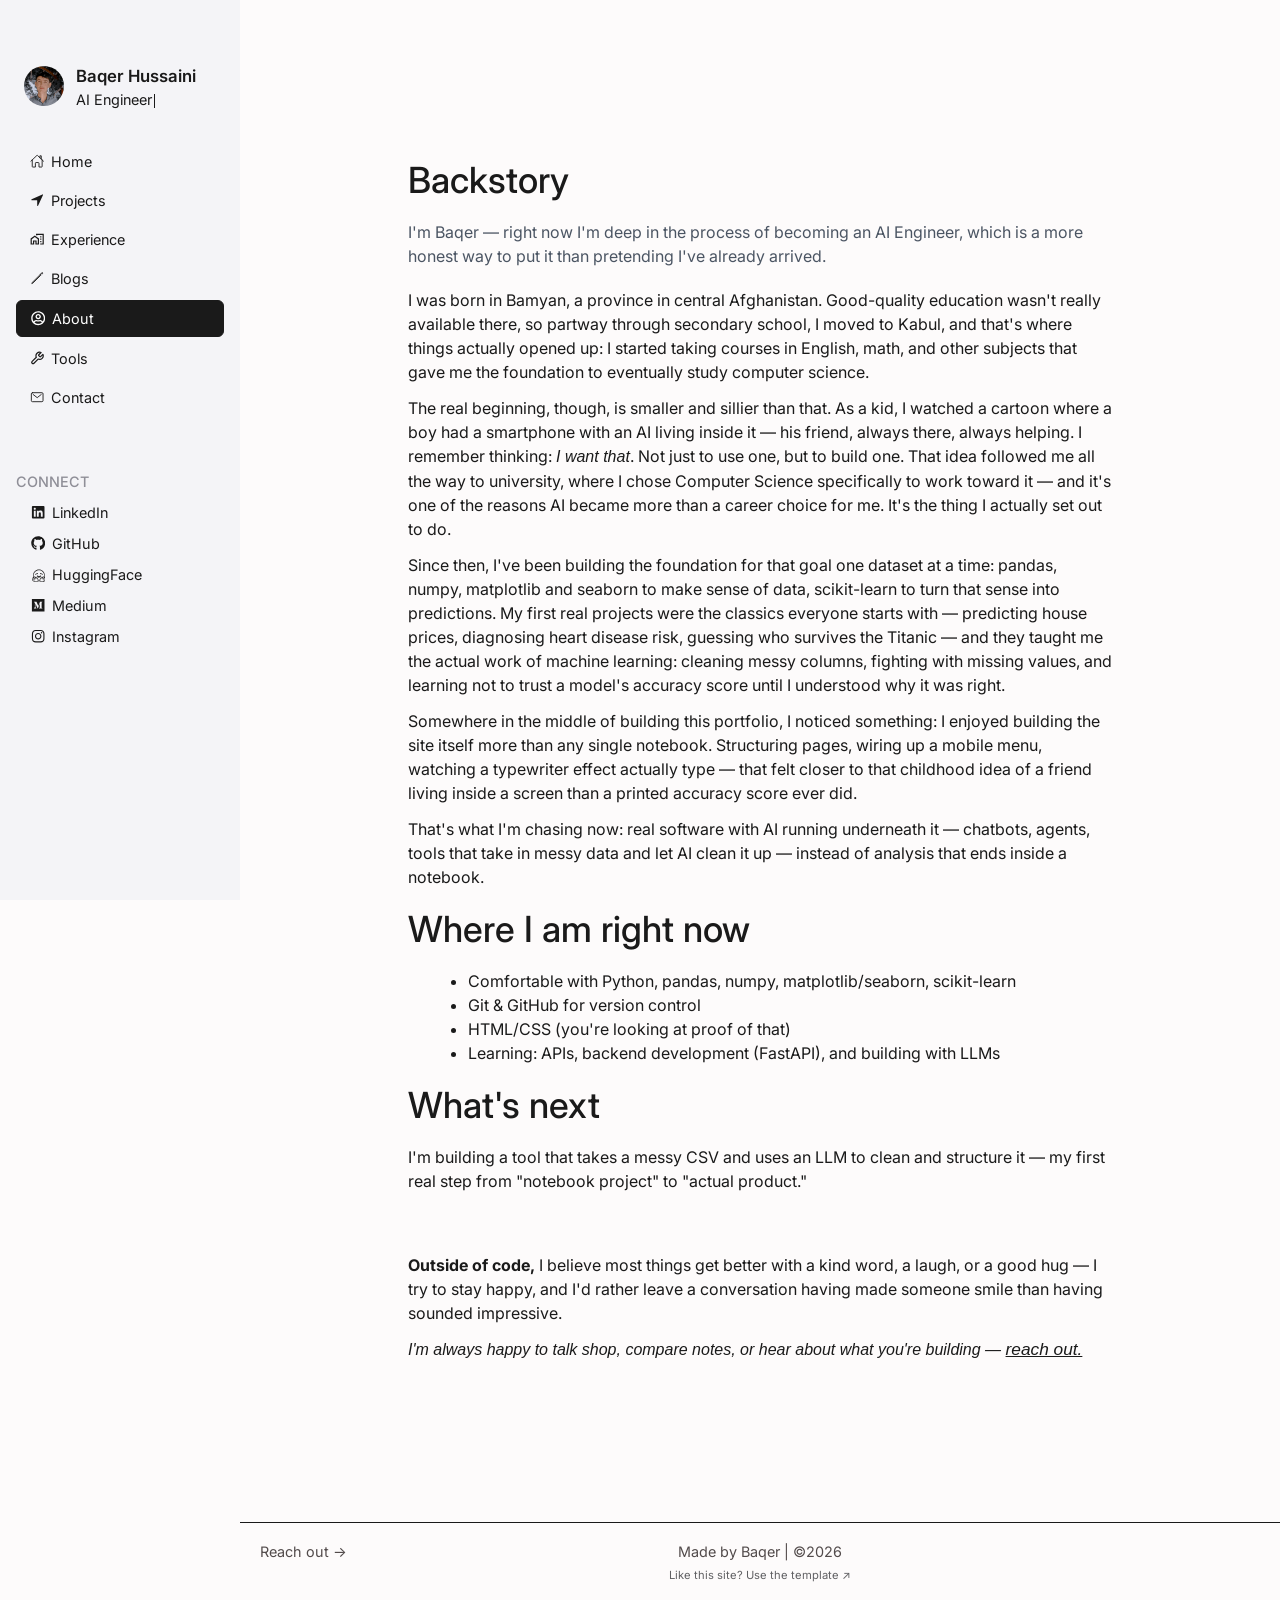
==== commit d592093d: "(about-menu): normalize" ====
--- a/about.html
+++ b/about.html
@@ -126,42 +126,45 @@
         <main class="main-menu">
             <!-- Content-->
             <div class="main-content">
-                <div class="backstory">
-                    <h1>Backstory</h1>
+                <div class="content">
+                    <div class="backstory">
+                        <h1>Backstory</h1>
+                        <p class="subtitle">I'm Baqer — right now I'm deep in the process of becoming an AI Engineer, which is a more honest way to put it than pretending I've already arrived.</p>
 
-                    <p>I'm Baqer — right now I'm deep in the process of becoming an AI Engineer, which is a more honest way to put it than pretending I've already arrived.</p>
-
-                    <p>I was born in Bamyan, a province in central Afghanistan. Good-quality education wasn't really available there, so partway through secondary school, I moved to Kabul, and that's where things actually opened up: I started taking courses in English, math, and other subjects that gave me the foundation to eventually study computer science.</p>
-
-                    <p>The real beginning, though, is smaller and sillier than that. As a kid, I watched a cartoon where a boy had a smartphone with an AI living inside it — his friend, always there, always helping. I remember thinking: <span style="font-style: italic;">I want that</span>. Not just to use one, but to build one. That idea followed me all the way to university, where I chose Computer Science specifically to work toward it — and it's one of the reasons AI became more than a career choice for me. It's the thing I actually set out to do.</p>
-
-                    <p>Since then, I've been building the foundation for that goal one dataset at a time: pandas, numpy, matplotlib and seaborn to make sense of data, scikit-learn to turn that sense into predictions. My first real projects were the classics everyone starts with — predicting house prices, diagnosing heart disease risk, guessing who survives the Titanic — and they taught me the actual work of machine learning: cleaning messy columns, fighting with missing values, and learning not to trust a model's accuracy score until I understood why it was right.</p>
-
-                    <p>Somewhere in the middle of building this portfolio, I noticed something: I enjoyed building the site itself more than any single notebook. Structuring pages, wiring up a mobile menu, watching a typewriter effect actually type — that felt closer to that childhood idea of a friend living inside a screen than a printed accuracy score ever did.</p>
-
-                    <p>That's what I'm chasing now: real software with AI running underneath it — chatbots, agents, tools that take in messy data and let AI clean it up — instead of analysis that ends inside a notebook.</p>
-
-                </div>
-                
-                <div class="now">
-                    <h1>Where I am right now</h1>
-                    <ul>
-                        <li>Comfortable with Python, pandas, numpy, matplotlib/seaborn, scikit-learn</li>
-                        <li>Git & GitHub for version control</li>
-                        <li>HTML/CSS (you're looking at proof of that)</li>
-                        <li>Learning: APIs, backend development (FastAPI), and building with LLMs</li>
-                    </ul>
-                </div>
-                
-                <div class="next">
-                    <h1>What's next</h1>
-                    <p>I'm building a tool that takes a messy CSV and uses an LLM to clean and structure it — my first real step from "notebook project" to "actual product."</p>
-                </div>
-                
-                <div class="end">
-                    <p><span style="font-weight: bold;">Outside of code,</span> I believe most things get better with a kind word, a laugh, or a good hug — I try to stay happy, and I'd rather leave a conversation having made someone smile than having sounded impressive.</p>
-
-                    <p class="end-sentence">I'm always happy to talk shop, compare notes, or hear about what you're building — <a href="contact.html">reach out.</a></p>
+                        <div class="description">
+                            <p>I was born in Bamyan, a province in central Afghanistan. Good-quality education wasn't really available there, so partway through secondary school, I moved to Kabul, and that's where things actually opened up: I started taking courses in English, math, and other subjects that gave me the foundation to eventually study computer science.</p>
+                            <p>The real beginning, though, is smaller and sillier than that. As a kid, I watched a cartoon where a boy had a smartphone with an AI living inside it — his friend, always there, always helping. I remember thinking: <span style="font-style: italic;">I want that</span>. Not just to use one, but to build one. That idea followed me all the way to university, where I chose Computer Science specifically to work toward it — and it's one of the reasons AI became more than a career choice for me. It's the thing I actually set out to do.</p>
+                            <p>Since then, I've been building the foundation for that goal one dataset at a time: pandas, numpy, matplotlib and seaborn to make sense of data, scikit-learn to turn that sense into predictions. My first real projects were the classics everyone starts with — predicting house prices, diagnosing heart disease risk, guessing who survives the Titanic — and they taught me the actual work of machine learning: cleaning messy columns, fighting with missing values, and learning not to trust a model's accuracy score until I understood why it was right.</p>
+                            <p>Somewhere in the middle of building this portfolio, I noticed something: I enjoyed building the site itself more than any single notebook. Structuring pages, wiring up a mobile menu, watching a typewriter effect actually type — that felt closer to that childhood idea of a friend living inside a screen than a printed accuracy score ever did.</p>
+                            <p>That's what I'm chasing now: real software with AI running underneath it — chatbots, agents, tools that take in messy data and let AI clean it up — instead of analysis that ends inside a notebook.</p>
+                        </div>
+                    </div>
+                    
+                    <div class="now">
+                        <h1>Where I am right now</h1>
+                        <div class="description">
+                            <ul>
+                                <li>Comfortable with Python, pandas, numpy, matplotlib/seaborn, scikit-learn</li>
+                                <li>Git & GitHub for version control</li>
+                                <li>HTML/CSS (you're looking at proof of that)</li>
+                                <li>Learning: APIs, backend development (FastAPI), and building with LLMs</li>
+                            </ul>
+                        </div>
+                    </div>
+                    
+                    <div class="next">
+                        <h1>What's next</h1>
+                        <p class="subtitle">I'm building a tool that takes a messy CSV and uses an LLM to clean and structure it — my first real step from "notebook project" to "actual product."</p>
+                        <div class="description">
+                        </div>
+                    </div>
+                    
+                    <div class="end">
+                        <div class="description">
+                            <p><span style="font-weight: bold;">Outside of code,</span> I believe most things get better with a kind word, a laugh, or a good hug — I try to stay happy, and I'd rather leave a conversation having made someone smile than having sounded impressive.</p>
+                            <p class="end-sentence">I'm always happy to talk shop, compare notes, or hear about what you're building — <a href="contact.html">reach out.</a></p>
+                        </div>
+                    </div>
                 </div>
             </div>
 
--- a/styles/style.css
+++ b/styles/style.css
@@ -154,8 +154,19 @@
 
 /* Content */
 .main-content {
-    margin: 127px 155px;
-    max-width: 800px;
+    margin: 0 auto;
+    padding: 128px 48px;
+    max-width: 896px;
+    width: 100%;
+}
+
+.content {
+    /* border: 1px solid black; */
+}
+
+.content p {
+    font-size: 1rem;
+    line-height: 1.5rem;
 }
 
 
@@ -213,15 +224,26 @@
 
 
 /* RESPONSIVE BREAKPOINTS */
-@media (max-width: 900px) {
-    .main-content {
-        margin: 80px 60px;
-    }
-}
-
-@media (max-width: 675px) {
-    .main-content {
-        margin: 48px 24px;
+@media (max-width: 1023px){
+    .main-content {
+        padding: 128px 24px;
+    }
+}
+
+@media (max-width: 767px) {
+    .main-content {
+        padding: 24px 24px;
+    }
+}
+
+@media (max-width: 679px) {
+    .main-content {
+        padding: 24px 24px;
+    }
+
+    .content p {
+        font-size: 0.875rem;
+        line-height: 1.4rem;
     }
 
     .main-footer-info {
@@ -238,9 +260,9 @@
     }
 }
 
-@media (max-width: 420px) {
-    .main-content {
-        margin: 32px 16px;
+@media (max-width: 639px) {
+    .main-content {
+        padding: 24px 16px 16px 16px;
     }
 }
 
--- a/styles/mobile-menu.css
+++ b/styles/mobile-menu.css
@@ -26,7 +26,7 @@
     background-color: #cacac754;
 }
 
-@media (max-width: 675px) {
+@media (max-width: 679px) {
 
     /* The topbar and overlay are now inside .container (display:flex, row).
        Since the sidebar is position:fixed here and drops out of flow, without
@@ -43,7 +43,7 @@
         justify-content: space-between;
         padding: 12px 16px;
         background-color: #f2f2f7;
-        box-shadow: 0px 3px 10px #5e5e6c54;
+        box-shadow: 0 2px 4px rgba(0, 0, 0, 0.157);
         position: sticky;
         top: 0;
         z-index: 900;
--- a/styles/about.css
+++ b/styles/about.css
@@ -1,24 +1,44 @@
 /* ================= ABOUT PAGE ================= */
-.main-content h1 {
-    font-size: 1.9rem;
-    line-height: 1.3;
-    font-weight: 500;
-    margin-bottom: 6px;
+.content {
+    display: flex;
+    flex-direction: column;
+    padding: 32px 32px;
+    margin: 0 16px;
+    gap: 20px;
 }
 
-.main-content p{
-    line-height: 1.6;
-    margin-top: 16px;
+.content h1 {
+    font-size: 2.25rem;
+    line-height: 2.5rem;
+    font-weight: 500;
 }
+
+.content .subtitle, .description {
+    margin-top: 20px;
+}
+
+.backstory .subtitle {
+    color: rgb(75 85 99);
+}
+
+.description {
+    display: flex;
+    flex-direction: column;
+    gap: 12px;
+}
+
+.description p {
+    color: inherit;
+}
+
 
 .now ul {
     padding-left: 60px;
-    margin-top: 16px;
 }
 
 .now li {
-    line-height: 1.6;
-    font-size: inherit;
+    line-height: 1.5rem;
+    font-size: 1rem;
 }
 
 .end-sentence, .end-sentence a {
@@ -28,21 +48,79 @@
     color: inherit;
 }
 
-.now, .next, .end {
-    margin-top: 35px;
+
+/* RESPONSIVE BREAKPOINTS */
+@media (max-width: 1135px) {
+    .content {
+        padding: 0;
+    }
+}
+
+@media (max-width: 767px) {
+    .content {
+        gap: 16px;
+    }
+
+    .content h1 {
+        font-size: 1.5rem;
+        line-height: 1.25rem;
+    }
+
+    .content .subtitle, .description {
+        margin-top: 12px;
+    }
+
+    .description {
+        gap: 8px;
+    }
+
+    .now ul {
+        padding-left: 45px;
+    }
+}
+
+@media (max-width: 679px) {
+    .content h1 {
+        font-size: 1.5rem;
+        line-height: 1.25;
+        font-weight: 600;
+    }
+
+    .now ul {
+        padding-left: 40px;
+    }
+
+    .now li {
+        font-size: 0.875rem;
+        line-height: 1.4rem;
+    }
+
+    .end-sentence a {
+        font-size: 0.875rem;
+    }
 }
 
 
-/* RESPONSIVE BREAKPOINTS */
-@media (max-width: 675px) {
-    .main-content h1 {
+
+
+
+
+
+/* @media (max-width: 767px) {
+    .content {
+        padding: 0;
+    }
+} */
+
+/* @media (max-width: 679px) {
+    .content h1 {
         font-size: 1.5rem;
         line-height: 1.25;
         font-weight: 500;
         margin-bottom: 6px;
     }
 
-    .main-content p {
+    .content p {
         font-size: 0.875rem;
         margin-top: 10px;
     }
@@ -63,4 +141,8 @@
     .now, .next {
         margin-top: 25px;
     }
-}+
+    .end {
+        margin-bottom: 40px;
+    }
+} */
